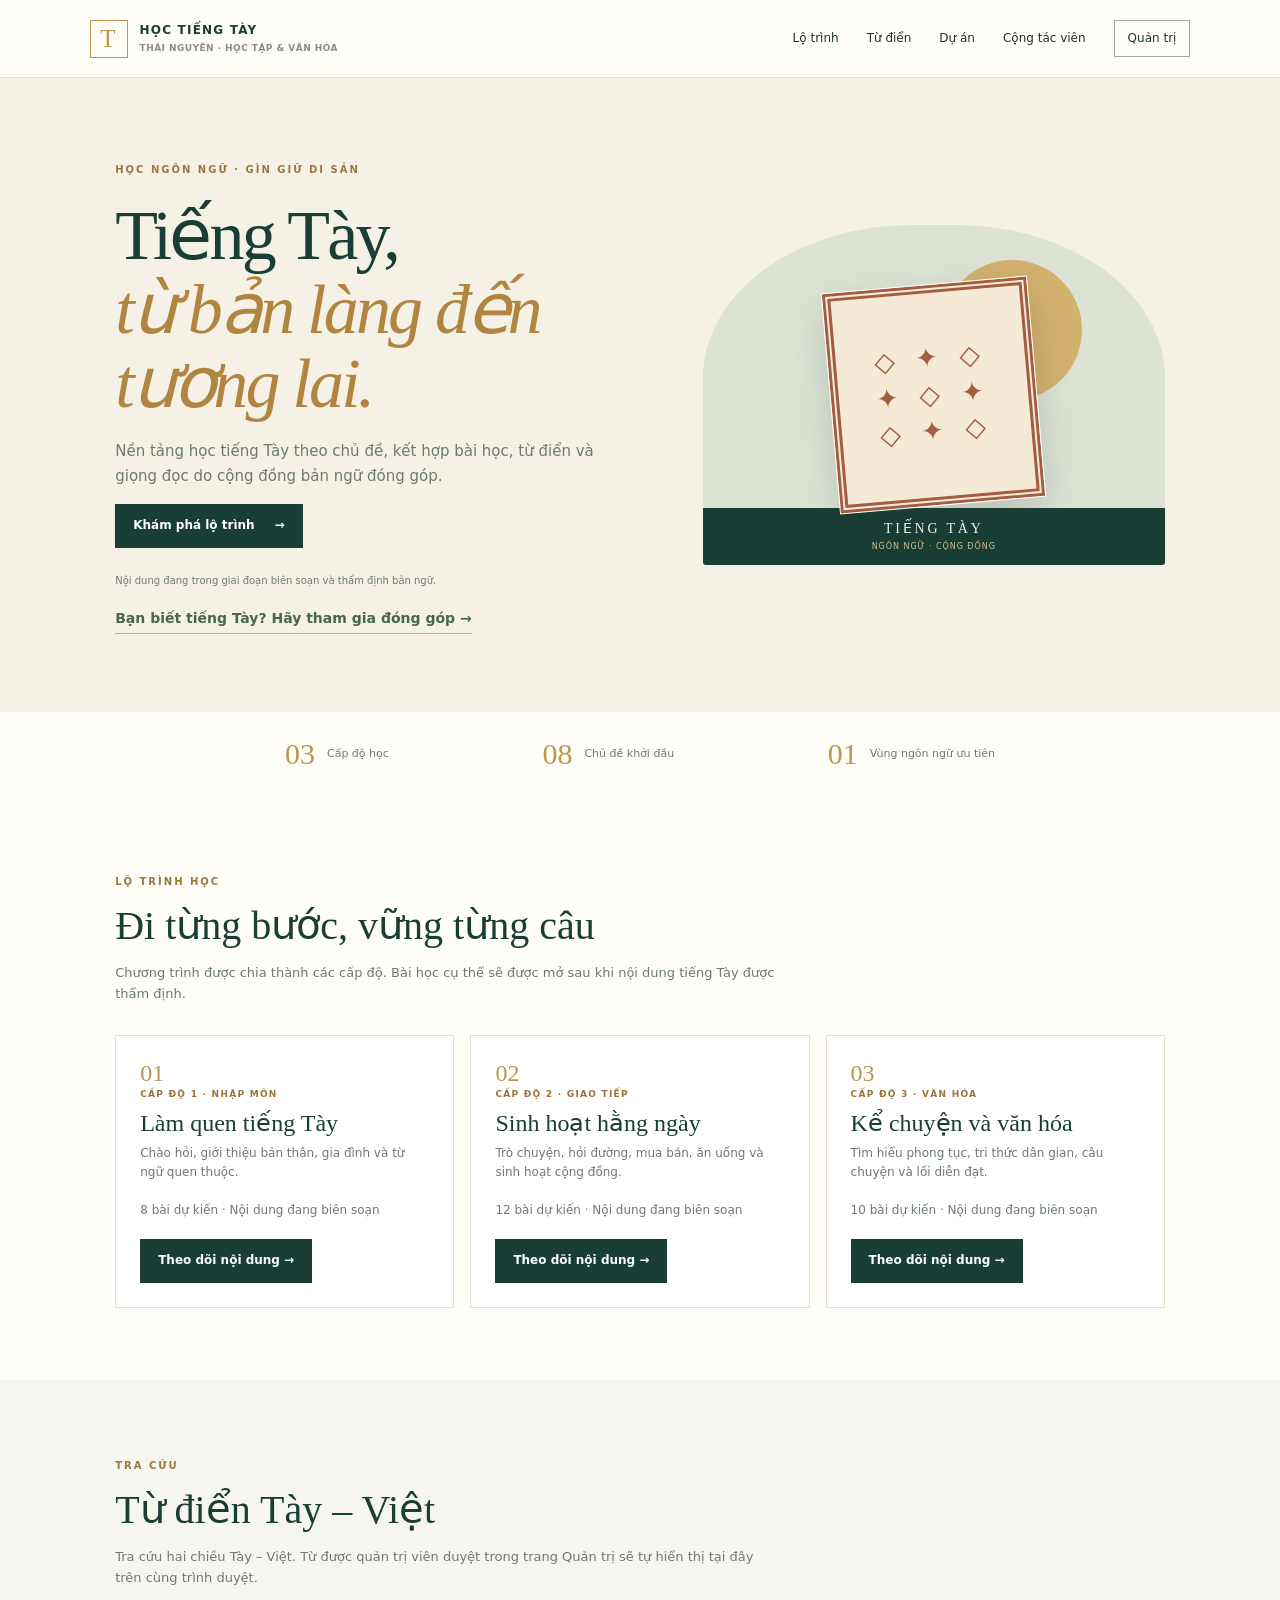
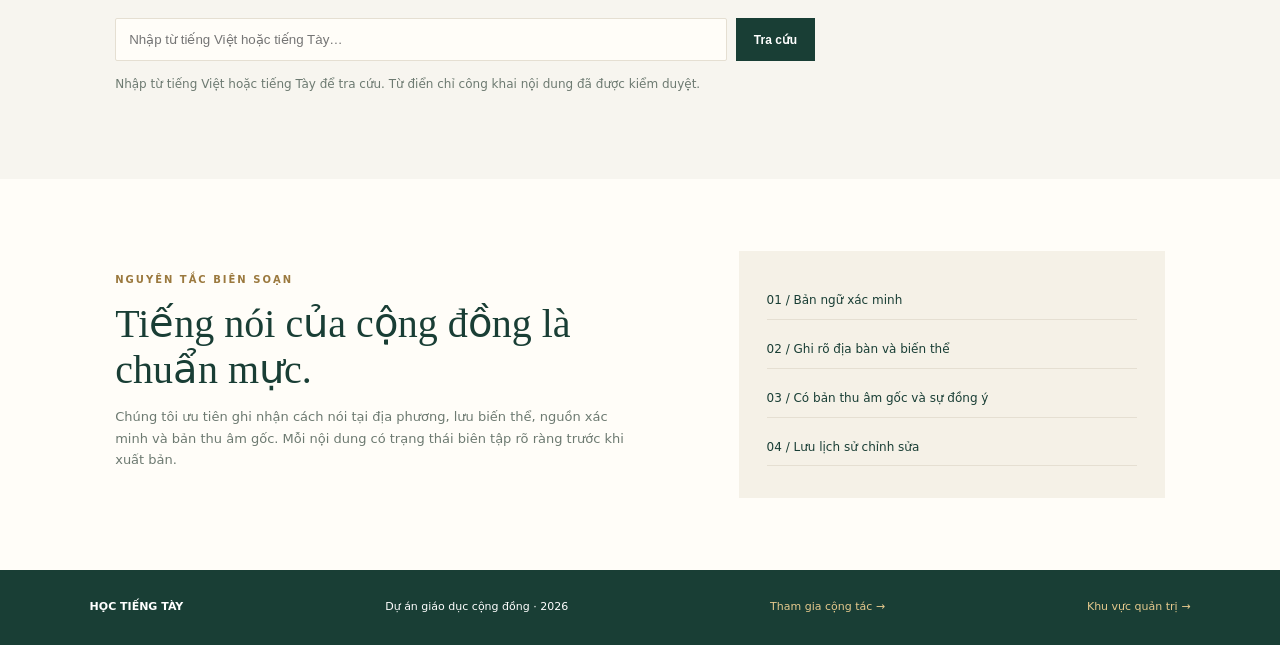
==== index.html @ babebb69 "Add files via upload" ====
<!doctype html>
<html lang="vi"><head>
<meta charset="utf-8"><meta name="viewport" content="width=device-width,initial-scale=1">
<title>Học tiếng Tày – Nền tảng học tập</title><link rel="stylesheet" href="styles.css">
</head><body>
<header class="top"><a class="logo" href="index.html"><span>T</span><b>HỌC TIẾNG TÀY<small>THÁI NGUYÊN · HỌC TẬP & VĂN HÓA</small></b></a><nav><a href="#courses">Lộ trình</a><a href="#dictionary">Từ điển</a><a href="#about">Dự án</a><a href="collaborator.html">Cộng tác viên</a><a class="navbtn" href="admin.html">Quản trị</a></nav></header>
<main>
<section class="hero"><div><label>HỌC NGÔN NGỮ · GÌN GIỮ DI SẢN</label><h1>Tiếng Tày,<br><i>từ bản làng đến tương lai.</i></h1><p>Nền tảng học tiếng Tày theo chủ đề, kết hợp bài học, từ điển và giọng đọc do cộng đồng bản ngữ đóng góp.</p><a class="button" href="#courses">Khám phá lộ trình <b>→</b></a><p class="note">Nội dung đang trong giai đoạn biên soạn và thẩm định bản ngữ.</p><a class="text-link" href="collaborator.html">Bạn biết tiếng Tày? Hãy tham gia đóng góp →</a></div><div class="art"><div class="disc"></div><div class="pattern">◇ ✦ ◇<br>✦ ◇ ✦<br>◇ ✦ ◇</div><div class="artlabel">TIẾNG TÀY<br><small>NGÔN NGỮ · CỘNG ĐỒNG</small></div></div></section>
<section class="wrap metrics"><div><b>03</b><span>Cấp độ học</span></div><div><b>08</b><span>Chủ đề khởi đầu</span></div><div><b>01</b><span>Vùng ngôn ngữ ưu tiên</span></div></section>
<section class="wrap" id="courses"><div class="heading"><label>LỘ TRÌNH HỌC</label><h2>Đi từng bước, vững từng câu</h2><p>Chương trình được chia thành các cấp độ. Bài học cụ thể sẽ được mở sau khi nội dung tiếng Tày được thẩm định.</p></div><div id="courseGrid" class="grid"></div></section>
<section class="dictionary" id="dictionary"><div class="wrap"><div class="heading"><label>TRA CỨU</label><h2>Từ điển Tày – Việt</h2><p>Tra cứu hai chiều Tày – Việt. Từ được quản trị viên duyệt trong trang Quản trị sẽ tự hiển thị tại đây trên cùng trình duyệt.</p></div><div class="search"><input id="q" type="search" placeholder="Nhập từ tiếng Việt hoặc tiếng Tày…" aria-label="Tìm trong từ điển"><button class="button" id="search" type="button">Tra cứu</button></div><div id="results" class="results"><p class="muted">Nhập từ tiếng Việt hoặc tiếng Tày để tra cứu.</p></div></div></section>
<section class="wrap about" id="about"><div><label>NGUYÊN TẮC BIÊN SOẠN</label><h2>Tiếng nói của cộng đồng là chuẩn mực.</h2><p>Chúng tôi ưu tiên ghi nhận cách nói tại địa phương, lưu biến thể, nguồn xác minh và bản thu âm gốc. Mỗi nội dung có trạng thái biên tập rõ ràng trước khi xuất bản.</p></div><div class="principles"><p>01 / Bản ngữ xác minh</p><p>02 / Ghi rõ địa bàn và biến thể</p><p>03 / Có bản thu âm gốc và sự đồng ý</p><p>04 / Lưu lịch sử chỉnh sửa</p></div></section>
</main><footer><b>HỌC TIẾNG TÀY</b><span>Dự án giáo dục cộng đồng · 2026</span><a href="collaborator.html">Tham gia cộng tác →</a><a href="admin.html">Khu vực quản trị →</a></footer>
<script src="config.js"></script><script src="app.js"></script></body></html>
---- styles.css ----
*{box-sizing:border-box} :root{--g:#193e35;--g2:#315d4d;--cream:#f5f1e7;--gold:#bd9653;--ink:#20332d;--muted:#6d7a71;--line:#e5dfd2}body{margin:0;color:var(--ink);font:15px/1.65 Inter,system-ui,sans-serif;background:#fffdf8}.top{height:78px;padding:0 7vw;display:flex;justify-content:space-between;align-items:center;border-bottom:1px solid var(--line);position:sticky;top:0;background:#fffdf8;z-index:3}.logo{display:flex;gap:12px;align-items:center;color:var(--g);text-decoration:none;font-size:12px;letter-spacing:.1em}.logo>span{border:1px solid var(--gold);width:38px;height:38px;display:grid;place-items:center;color:var(--gold);font:25px Georgia}.logo small{display:block;font-size:9px;color:#8b8d80;letter-spacing:.05em}nav{display:flex;gap:28px;align-items:center}nav a{font-size:12px;color:var(--ink);text-decoration:none}.navbtn{border:1px solid #9eae9f;padding:8px 13px}.hero{padding:78px 9vw;background:var(--cream);display:grid;grid-template-columns:1.05fr .95fr;gap:6vw;align-items:center;min-height:500px}.hero label,.heading label,.about label{font-size:10px;font-weight:800;letter-spacing:.2em;color:#9b793e}.hero h1{font:clamp(44px,5.5vw,70px)/1.06 Georgia;margin:18px 0;color:var(--g);letter-spacing:-.04em}.hero h1 i{font-weight:400;color:#b1843f}.hero p{max-width:510px;color:var(--muted)}.button{display:inline-flex;gap:20px;align-items:center;background:var(--g);color:white;padding:12px 18px;text-decoration:none;border:0;cursor:pointer;font-weight:650;font-size:12px}.button:hover{background:var(--g2)}.note{font-size:10px!important;margin-top:25px}.art{height:340px;background:#dce3d5;position:relative;display:grid;place-items:center;overflow:hidden;border-radius:45% 45% 3px 3px}.disc{position:absolute;width:140px;height:140px;border-radius:50%;background:#d3b16f;top:35px;right:18%}.pattern{z-index:1;background:#f4ead5;border:8px double #a45d43;outline:1px solid #fff;width:205px;height:220px;display:grid;place-content:center;text-align:center;color:#a45d43;font:27px/1.35 Georgia;letter-spacing:7px;transform:rotate(-5deg);box-shadow:0 15px 40px #243c3033}.artlabel{position:absolute;bottom:0;background:var(--g);color:#fff;width:100%;text-align:center;padding:12px;font:14px Georgia;letter-spacing:.2em}.artlabel small{font:8px system-ui;letter-spacing:.12em;color:#d7c18e}.wrap{padding:72px 9vw}.metrics{display:flex;justify-content:center;gap:12vw;padding:25px}.metrics div{display:flex;align-items:center;gap:12px}.metrics b{font:30px Georgia;color:var(--gold)}.metrics span{font-size:11px;color:var(--muted)}.heading{max-width:660px;margin-bottom:30px}.heading h2,.about h2{font:40px/1.15 Georgia;color:var(--g);margin:10px 0}.heading p,.about p{font-size:13px;color:var(--muted)}.grid{display:grid;grid-template-columns:repeat(3,1fr);gap:16px}.course{border:1px solid var(--line);padding:24px;background:white;display:flex;flex-direction:column;min-height:265px}.course .num{font:24px Georgia;color:var(--gold)}.course small{font-size:9px;letter-spacing:.14em;color:#98743b;font-weight:800}.course h3{font:24px Georgia;color:var(--g);margin:7px 0}.course p{font-size:12px;color:var(--muted);margin:0 0 18px}.course .button{margin-top:auto;align-self:flex-start}.dictionary{background:#f7f5ef}.search{display:flex;max-width:700px;gap:9px}.search input{flex:1;padding:13px;border:1px solid var(--line);font:13px inherit}.results{max-width:700px;margin-top:14px}.muted{font-size:12px;color:var(--muted)}.word{display:grid;grid-template-columns:1fr 1fr;background:#fff;border:1px solid var(--line);padding:14px;margin:6px 0;font-size:12px}.word small{display:block;color:var(--muted)}.about{display:grid;grid-template-columns:1.1fr .9fr;gap:8vw;align-items:center}.principles{background:var(--cream);padding:20px 28px}.principles p{border-bottom:1px solid var(--line);padding:8px 0;color:var(--g);font-size:12px}footer{padding:28px 7vw;background:var(--g);color:white;display:flex;justify-content:space-between;gap:20px;flex-wrap:wrap;font-size:11px}footer a{color:#e5c98d;text-decoration:none}@media(max-width:720px){.top{padding:0 5vw}nav{gap:10px}nav a:not(.navbtn){display:none}.hero{grid-template-columns:1fr;padding:55px 7vw}.art{height:260px}.wrap{padding:55px 7vw}.grid{grid-template-columns:1fr}.metrics{gap:20px;justify-content:space-around}.metrics div{display:block;text-align:center}.metrics b{display:block}.about{grid-template-columns:1fr}.heading h2,.about h2{font-size:33px}}.text-link{display:inline-block;margin-top:8px;color:#45684d;font-size:14px;font-weight:650;text-decoration:none;border-bottom:1px solid #a8b5a5;padding-bottom:3px}.text-link:hover{color:#9a763b}
/* Từ điển Tày – Việt */
.search input{min-width:0;border-radius:2px;background:#fffdf8}.search input:focus{outline:2px solid #bd9653;outline-offset:1px}.results{max-width:850px}.result-count{font-size:12px;color:var(--g);font-weight:700;margin:18px 0 8px}.word-card{display:grid;grid-template-columns:.8fr 1.2fr;gap:22px;background:#fff;border:1px solid var(--line);padding:20px 22px;margin:10px 0}.word-label{font-size:9px;letter-spacing:.15em;font-weight:800;color:#98743b}.word-card h3{font:24px Georgia;color:var(--g);margin:6px 0}.word-card small{font-size:11px;color:var(--muted)}.word-meaning p{font-size:12px;color:var(--ink);margin:12px 0}.dictionary-empty{border:1px dashed #c9c1b1;background:#fffdf8;padding:22px;margin-top:16px}.dictionary-empty>b{color:var(--g)}.dictionary-empty p{max-width:620px}.dictionary-empty .text-link{margin-top:0}@media(max-width:620px){.word-card{grid-template-columns:1fr;gap:12px}.search{flex-wrap:wrap}.search input{flex-basis:100%}.search .button{width:100%;justify-content:center}}
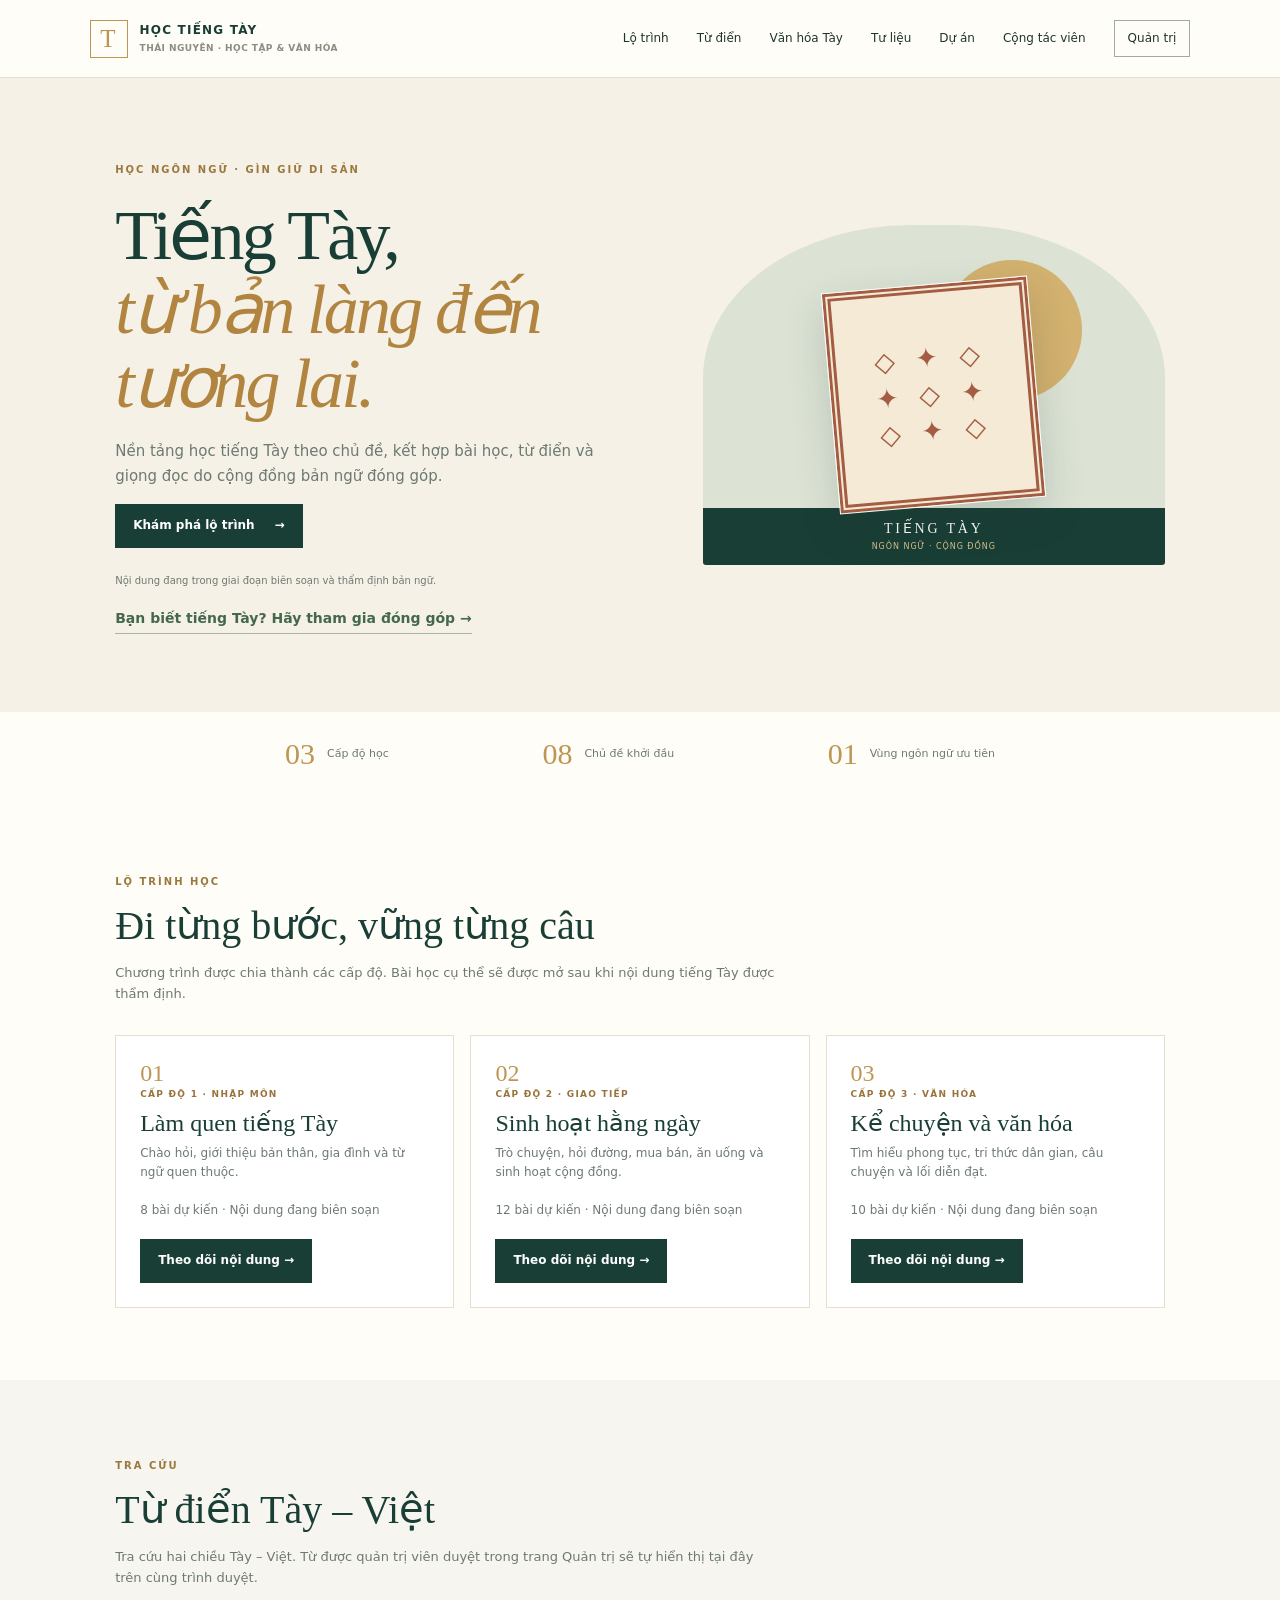
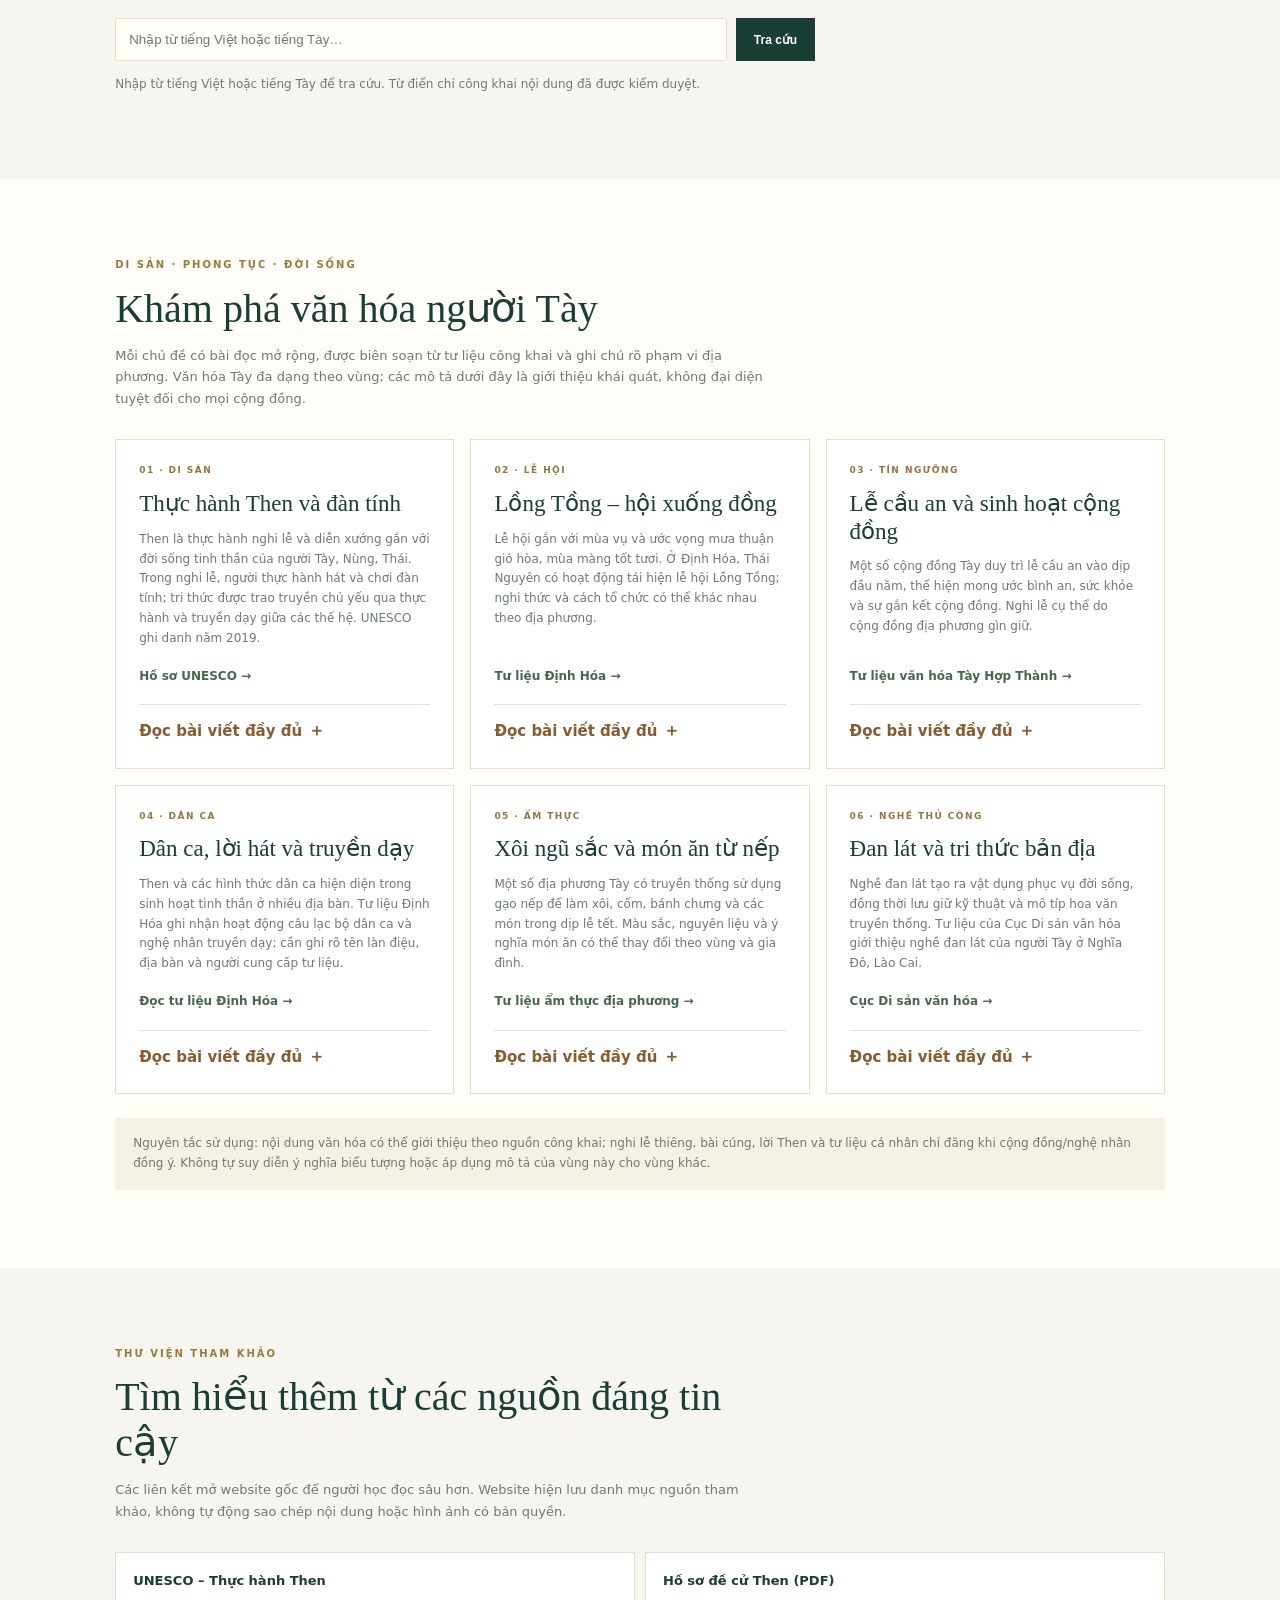
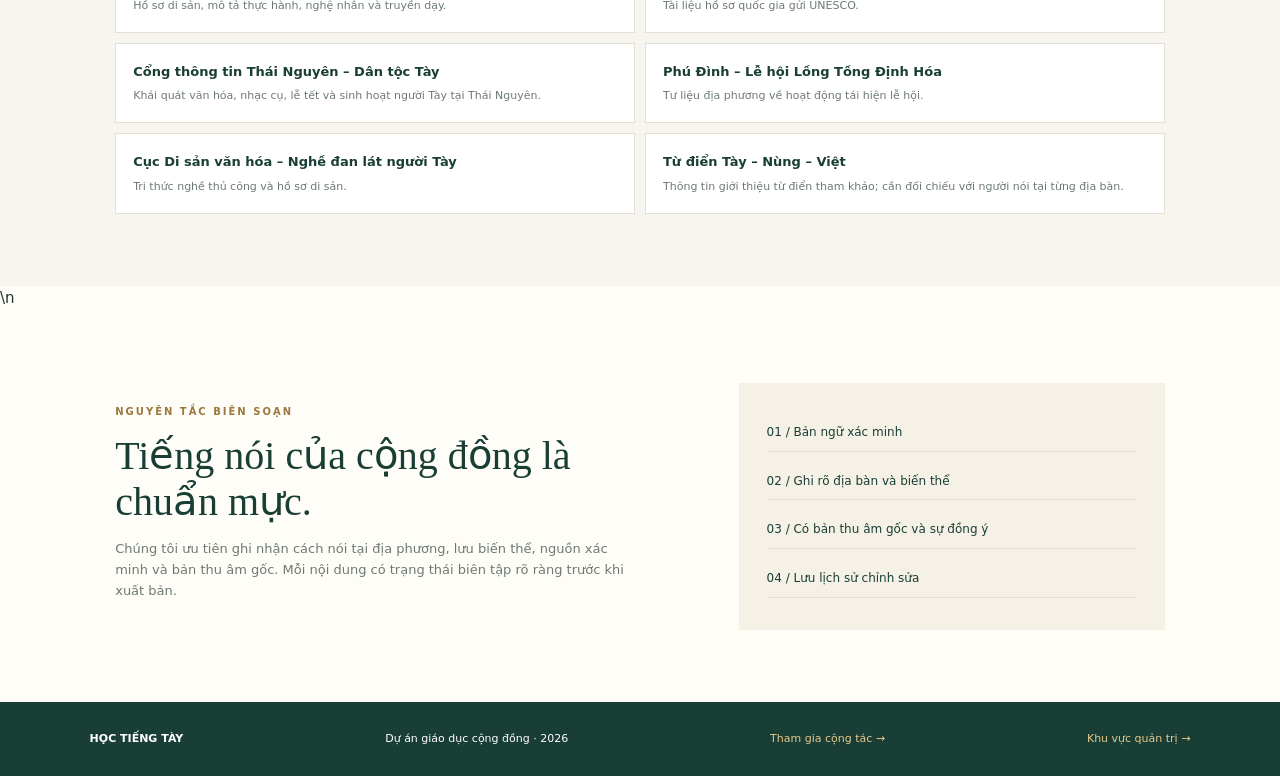
==== commit bcde7983: "Add files via upload" ====
--- a/index.html
+++ b/index.html
@@ -3,12 +3,36 @@
 <meta charset="utf-8"><meta name="viewport" content="width=device-width,initial-scale=1">
 <title>Học tiếng Tày – Nền tảng học tập</title><link rel="stylesheet" href="styles.css">
 </head><body>
-<header class="top"><a class="logo" href="index.html"><span>T</span><b>HỌC TIẾNG TÀY<small>THÁI NGUYÊN · HỌC TẬP & VĂN HÓA</small></b></a><nav><a href="#courses">Lộ trình</a><a href="#dictionary">Từ điển</a><a href="#about">Dự án</a><a href="collaborator.html">Cộng tác viên</a><a class="navbtn" href="admin.html">Quản trị</a></nav></header>
+<header class="top"><a class="logo" href="index.html"><span>T</span><b>HỌC TIẾNG TÀY<small>THÁI NGUYÊN · HỌC TẬP & VĂN HÓA</small></b></a><nav><a href="#courses">Lộ trình</a><a href="#dictionary">Từ điển</a><a href="#culture">Văn hóa Tày</a><a href="#resources">Tư liệu</a><a href="#about">Dự án</a><a href="collaborator.html">Cộng tác viên</a><a class="navbtn" href="admin.html">Quản trị</a></nav></header>
 <main>
 <section class="hero"><div><label>HỌC NGÔN NGỮ · GÌN GIỮ DI SẢN</label><h1>Tiếng Tày,<br><i>từ bản làng đến tương lai.</i></h1><p>Nền tảng học tiếng Tày theo chủ đề, kết hợp bài học, từ điển và giọng đọc do cộng đồng bản ngữ đóng góp.</p><a class="button" href="#courses">Khám phá lộ trình <b>→</b></a><p class="note">Nội dung đang trong giai đoạn biên soạn và thẩm định bản ngữ.</p><a class="text-link" href="collaborator.html">Bạn biết tiếng Tày? Hãy tham gia đóng góp →</a></div><div class="art"><div class="disc"></div><div class="pattern">◇ ✦ ◇<br>✦ ◇ ✦<br>◇ ✦ ◇</div><div class="artlabel">TIẾNG TÀY<br><small>NGÔN NGỮ · CỘNG ĐỒNG</small></div></div></section>
 <section class="wrap metrics"><div><b>03</b><span>Cấp độ học</span></div><div><b>08</b><span>Chủ đề khởi đầu</span></div><div><b>01</b><span>Vùng ngôn ngữ ưu tiên</span></div></section>
 <section class="wrap" id="courses"><div class="heading"><label>LỘ TRÌNH HỌC</label><h2>Đi từng bước, vững từng câu</h2><p>Chương trình được chia thành các cấp độ. Bài học cụ thể sẽ được mở sau khi nội dung tiếng Tày được thẩm định.</p></div><div id="courseGrid" class="grid"></div></section>
 <section class="dictionary" id="dictionary"><div class="wrap"><div class="heading"><label>TRA CỨU</label><h2>Từ điển Tày – Việt</h2><p>Tra cứu hai chiều Tày – Việt. Từ được quản trị viên duyệt trong trang Quản trị sẽ tự hiển thị tại đây trên cùng trình duyệt.</p></div><div class="search"><input id="q" type="search" placeholder="Nhập từ tiếng Việt hoặc tiếng Tày…" aria-label="Tìm trong từ điển"><button class="button" id="search" type="button">Tra cứu</button></div><div id="results" class="results"><p class="muted">Nhập từ tiếng Việt hoặc tiếng Tày để tra cứu.</p></div></div></section>
-<section class="wrap about" id="about"><div><label>NGUYÊN TẮC BIÊN SOẠN</label><h2>Tiếng nói của cộng đồng là chuẩn mực.</h2><p>Chúng tôi ưu tiên ghi nhận cách nói tại địa phương, lưu biến thể, nguồn xác minh và bản thu âm gốc. Mỗi nội dung có trạng thái biên tập rõ ràng trước khi xuất bản.</p></div><div class="principles"><p>01 / Bản ngữ xác minh</p><p>02 / Ghi rõ địa bàn và biến thể</p><p>03 / Có bản thu âm gốc và sự đồng ý</p><p>04 / Lưu lịch sử chỉnh sửa</p></div></section>
+
+<section class="culture wrap" id="culture">
+ <div class="heading"><label>DI SẢN · PHONG TỤC · ĐỜI SỐNG</label><h2>Khám phá văn hóa người Tày</h2>
+ <p>Mỗi chủ đề có bài đọc mở rộng, được biên soạn từ tư liệu công khai và ghi chú rõ phạm vi địa phương. Văn hóa Tày đa dạng theo vùng; các mô tả dưới đây là giới thiệu khái quát, không đại diện tuyệt đối cho mọi cộng đồng.</p></div>
+ <div class="culture-grid">
+  <article class="culture-card"><span>01 · DI SẢN</span><h3>Thực hành Then và đàn tính</h3><p>Then là thực hành nghi lễ và diễn xướng gắn với đời sống tinh thần của người Tày, Nùng, Thái. Trong nghi lễ, người thực hành hát và chơi đàn tính; tri thức được trao truyền chủ yếu qua thực hành và truyền dạy giữa các thế hệ. UNESCO ghi danh năm 2019.</p><a href="https://ich.unesco.org/en/RL/practices-of-then-by-ty-nng-and-thi-ethnic-groups-in-viet-nam-01379" target="_blank" rel="noopener">Hồ sơ UNESCO →</a><details class="culture-more"><summary>Đọc bài viết đầy đủ</summary><div class="article-body"><h4>Then là gì?</h4><p>Then là một thực hành văn hóa – tín ngưỡng quan trọng của người Tày, Nùng và Thái. Trong nghi lễ, ông Then hoặc bà Then dùng lời hát, đàn tính cùng các nhạc cụ và đồ lễ để thực hiện những lời cầu khấn. Nội dung thường gắn với mong ước bình an, sức khỏe, mùa màng thuận lợi và cuộc sống yên ổn.</p><h4>Đàn tính trong thực hành Then</h4><p>Đàn tính (còn gọi là tính tẩu) là nhạc cụ dây gắn bó mật thiết với nhiều làn điệu Then. Tiếng đàn tạo nhịp và nâng đỡ lời hát. Trong không gian nghi lễ, đàn tính không đơn thuần là nhạc cụ biểu diễn mà nằm trong tổng thể lời hát, nghi thức, trang phục, đồ lễ và sự tham gia của cộng đồng.</p><h4>Nét riêng ở Định Hóa</h4><p>Tư liệu về nghi lễ Then của người Tày ở Thái Nguyên ghi nhận những yếu tố địa phương như cách trang trí bàn lễ, đồ lễ và mũ Then. Đây là những chi tiết cần được đối chiếu với nghệ nhân tại từng xã, bản; không nên mặc định mọi nhóm Tày đều thực hành giống nhau.</p><h4>Giá trị và cách gìn giữ</h4><p>Thực hành Then được UNESCO ghi danh vào Danh sách Di sản văn hóa phi vật thể đại diện của nhân loại năm 2019. Việc gìn giữ cần tôn trọng cả Then nghi lễ và các hình thức Then văn nghệ, đồng thời để nghệ nhân và cộng đồng quyết định nội dung nào có thể ghi âm, ghi hình và phổ biến.</p></div></details></article>
+  <article class="culture-card"><span>02 · LỄ HỘI</span><h3>Lồng Tồng – hội xuống đồng</h3><p>Lễ hội gắn với mùa vụ và ước vọng mưa thuận gió hòa, mùa màng tốt tươi. Ở Định Hóa, Thái Nguyên có hoạt động tái hiện lễ hội Lồng Tồng; nghi thức và cách tổ chức có thể khác nhau theo địa phương.</p><a href="https://phudinh.thainguyen.gov.vn/tin-moi/trinh-dien-tai-hien-le-hoi-long-tong-cua-nguoi-tay-dinh-hoa-tai-xom-tin-keo-xa-phu-dinh-huyen-dinh--35479" target="_blank" rel="noopener">Tư liệu Định Hóa →</a><details class="culture-more"><summary>Đọc bài viết đầy đủ</summary><div class="article-body"><h4>Lồng Tồng nghĩa là gì?</h4><p>Lồng Tồng thường được gọi là hội xuống đồng. Đây là sinh hoạt tín ngưỡng nông nghiệp gắn với thời điểm bắt đầu một vụ sản xuất mới. Người dân gửi gắm ước vọng mưa thuận gió hòa, cây trồng phát triển, gia đình khỏe mạnh và bản làng yên vui.</p><h4>Thời gian và không gian ở Định Hóa</h4><p>Lễ hội truyền thống thường diễn ra vào tháng Giêng âm lịch; lịch tổ chức cụ thể tùy địa phương và từng năm. Tư liệu về Lồng Tồng của người Tày Định Hóa ghi địa điểm tổ chức tại khu vực Đèo De, xã Phú Đình; có năm lễ hội được tổ chức trong các ngày mùng 9–10 tháng Giêng. Không nên coi lịch của một năm là lịch cố định cho mọi năm.</p><h4>Phần lễ và phần hội</h4><p>Phần lễ có các nghi thức dâng hương, cầu mùa, cầu phúc hoặc cầu an tùy cộng đồng tham gia. Phần hội có thể có tung còn, kéo co, đẩy gậy, bắn nỏ, đi cầu thăng bằng và các hoạt động văn nghệ dân gian. Một số hoạt động được phục dựng hoặc tổ chức theo chương trình lễ hội từng năm.</p><h4>Ý nghĩa đối với cộng đồng</h4><p>Lồng Tồng vừa thể hiện quan niệm gắn bó với đất đai, thời tiết và mùa vụ, vừa là dịp gặp gỡ, giao lưu, củng cố tình làng bản. Khi giới thiệu lễ hội, cần ghi rõ địa điểm, thời điểm và nguồn tư liệu vì nghi thức ở các bản có thể khác nhau.</p></div></details></article>
+  <article class="culture-card"><span>03 · TÍN NGƯỠNG</span><h3>Lễ cầu an và sinh hoạt cộng đồng</h3><p>Một số cộng đồng Tày duy trì lễ cầu an vào dịp đầu năm, thể hiện mong ước bình an, sức khỏe và sự gắn kết cộng đồng. Nghi lễ cụ thể do cộng đồng địa phương gìn giữ.</p><a href="https://hopthanh.thainguyen.gov.vn/di-tich-lich-su-va-du-lich/hop-thanh-noi-hoi-tu-van-hoa-tay-truyen-thong-81237" target="_blank" rel="noopener">Tư liệu văn hóa Tày Hợp Thành →</a><details class="culture-more"><summary>Đọc bài viết đầy đủ</summary><div class="article-body"><h4>Mong ước bình an</h4><p>Lễ cầu an là tên gọi chung cho những nghi thức hướng tới mong ước sức khỏe, bình yên và thuận hòa. Trong đời sống người Tày, những mong ước ấy có thể được gửi gắm trong các dịp đầu năm, khi gia đình gặp việc hệ trọng hoặc trong những nghi lễ do người có hiểu biết về phong tục thực hiện.</p><h4>Không có một khuôn mẫu duy nhất</h4><p>Nội dung, thời điểm, người chủ trì, lễ vật và lời khấn không giống nhau ở mọi nơi. Một số nghi lễ có liên hệ với thực hành Then; cũng có những sinh hoạt tín ngưỡng gia đình và cộng đồng mang tên gọi, cách làm riêng. Vì vậy, bài viết này chỉ giới thiệu khái quát, không thay thế hướng dẫn nghi lễ của địa phương.</p><h4>Ứng xử khi tìm hiểu</h4><p>Người học nên hỏi người cao tuổi, nghệ nhân hoặc người được cộng đồng tin cậy về tên gọi và ý nghĩa tại chính bản mình. Không tự ý đăng lời khấn, hình ảnh bàn thờ, đồ lễ hoặc quay phim nghi thức riêng tư nếu chưa được gia đình và người thực hành đồng ý.</p></div></details></article>
+  <article class="culture-card"><span>04 · DÂN CA</span><h3>Dân ca, lời hát và truyền dạy</h3><p>Then và các hình thức dân ca hiện diện trong sinh hoạt tinh thần ở nhiều địa bàn. Tư liệu Định Hóa ghi nhận hoạt động câu lạc bộ dân ca và nghệ nhân truyền dạy; cần ghi rõ tên làn điệu, địa bàn và người cung cấp tư liệu.</p><a href="https://hoinhabao.thainguyen.gov.vn/vi/news/bao-chi-voi-chuyen-doi-so/tieng-xuan-o-thu-do-gio-ngan-78.html" target="_blank" rel="noopener">Đọc tư liệu Định Hóa →</a><details class="culture-more"><summary>Đọc bài viết đầy đủ</summary><div class="article-body"><h4>Lời ca trong đời sống</h4><p>Dân ca là một phần của đời sống tinh thần, giúp con người bày tỏ tình cảm, chia sẻ kinh nghiệm và gắn kết cộng đồng. Ở các địa bàn Tày, những hình thức hát giao duyên, hát trong sinh hoạt cộng đồng và các làn điệu gắn với Then có thể cùng tồn tại; tên gọi và cách hát cần được ghi nhận theo từng vùng.</p><h4>Học hát và truyền dạy</h4><p>Tri thức dân ca thường được tiếp nhận bằng nghe, nhớ lời, luyện giọng và thực hành cùng người biết hát. Người học có thể bắt đầu bằng việc ghi lại tên làn điệu, hoàn cảnh sử dụng, người truyền dạy và bản thu âm được cho phép. Với tiếng Tày, cần lưu cả lời nguyên bản, cách phát âm và bản dịch tiếng Việt.</p><h4>Ghi chép có trách nhiệm</h4><p>Một câu hát có thể có dị bản theo bản làng, thế hệ hoặc người hát. Không nên tự sửa lời cho “đúng” khi chưa hỏi người cung cấp tư liệu. Khi đăng tải, hãy ghi tên nghệ nhân nếu họ đồng ý, địa điểm, thời gian ghi âm và điều kiện sử dụng bản thu.</p></div></details></article>
+  <article class="culture-card"><span>05 · ẨM THỰC</span><h3>Xôi ngũ sắc và món ăn từ nếp</h3><p>Một số địa phương Tày có truyền thống sử dụng gạo nếp để làm xôi, cốm, bánh chưng và các món trong dịp lễ tết. Màu sắc, nguyên liệu và ý nghĩa món ăn có thể thay đổi theo vùng và gia đình.</p><a href="https://hopthanh.thainguyen.gov.vn/di-tich-lich-su-va-du-lich/hop-thanh-noi-hoi-tu-van-hoa-tay-truyen-thong-81237" target="_blank" rel="noopener">Tư liệu ẩm thực địa phương →</a><details class="culture-more"><summary>Đọc bài viết đầy đủ</summary><div class="article-body"><h4>Gạo nếp trong bữa ăn và ngày lễ</h4><p>Gạo nếp có mặt trong nhiều món ăn của cư dân miền núi phía Bắc, trong đó có các cộng đồng Tày. Xôi, bánh và những món chế biến từ nếp thường xuất hiện trong bữa ăn gia đình, dịp lễ tết hoặc khi đón khách. Cách chế biến và tên món có thể khác nhau giữa các xã, bản.</p><h4>Xôi ngũ sắc</h4><p>Xôi nhiều màu là món ăn được biết đến ở một số địa phương miền núi. Màu xôi thường được tạo từ nguyên liệu thực vật; cách chọn lá, củ, cách ngâm gạo và phối màu là tri thức bếp núc được truyền trong gia đình. Không nên khẳng định một công thức hay một ý nghĩa màu sắc duy nhất cho tất cả người Tày nếu chưa có tư liệu địa phương xác nhận.</p><h4>Ẩm thực là ký ức cộng đồng</h4><p>Để xây dựng tư liệu đáng tin cậy, website nên ghi công thức do chính người nấu cung cấp, định lượng theo cách họ sử dụng, tên nguyên liệu tiếng Tày (nếu được xác minh), ảnh món ăn do người đóng góp cho phép và dịp thường dùng. Có thể bổ sung câu chuyện về người truyền nghề nấu ăn trong gia đình.</p></div></details></article>
+  <article class="culture-card"><span>06 · NGHỀ THỦ CÔNG</span><h3>Đan lát và tri thức bản địa</h3><p>Nghề đan lát tạo ra vật dụng phục vụ đời sống, đồng thời lưu giữ kỹ thuật và mô típ hoa văn truyền thống. Tư liệu của Cục Di sản văn hóa giới thiệu nghề đan lát của người Tày ở Nghĩa Đô, Lào Cai.</p><a href="https://dsvh.gov.vn/nghe-dan-lat-cua-nguoi-tay-tinh-lao-cai-22356" target="_blank" rel="noopener">Cục Di sản văn hóa →</a><details class="culture-more"><summary>Đọc bài viết đầy đủ</summary><div class="article-body"><h4>Đan lát phục vụ đời sống</h4><p>Đan lát là kỹ thuật tạo vật dụng từ tre, nứa, giang, mây hoặc các vật liệu sẵn có. Sản phẩm có thể phục vụ việc đựng, gùi, chứa nông sản, đánh bắt hoặc sinh hoạt trong nhà. Kiểu dáng và tên gọi thường gắn với công dụng và môi trường sống.</p><h4>Tri thức và kỹ năng</h4><p>Người làm nghề phải biết chọn cây, chọn thời điểm khai thác, chẻ nan, vót nan, xử lý vật liệu và tạo khung đan. Độ dày, độ rộng của nan và cách đan quyết định độ bền, độ thoáng cũng như hình dáng sản phẩm. Những kỹ năng này thường được học qua quan sát và làm cùng người có kinh nghiệm.</p><h4>Ghi nhận đúng địa bàn</h4><p>Tư liệu về nghề đan lát người Tày ở Nghĩa Đô, Lào Cai là một ví dụ tham khảo, không thể tự động xem là mô tả nghề ở Định Hóa. Website cần bổ sung phỏng vấn thợ đan tại địa phương, tên sản phẩm bằng tiếng Tày đã được người nói xác minh, ảnh các công đoạn và sự đồng ý của người cung cấp tư liệu.</p></div></details></article>
+ </div>
+ <p class="culture-note">Nguyên tắc sử dụng: nội dung văn hóa có thể giới thiệu theo nguồn công khai; nghi lễ thiêng, bài cúng, lời Then và tư liệu cá nhân chỉ đăng khi cộng đồng/nghệ nhân đồng ý. Không tự suy diễn ý nghĩa biểu tượng hoặc áp dụng mô tả của vùng này cho vùng khác.</p>
+</section>
+<section class="resources" id="resources"><div class="wrap"><div class="heading"><label>THƯ VIỆN THAM KHẢO</label><h2>Tìm hiểu thêm từ các nguồn đáng tin cậy</h2><p>Các liên kết mở website gốc để người học đọc sâu hơn. Website hiện lưu danh mục nguồn tham khảo, không tự động sao chép nội dung hoặc hình ảnh có bản quyền.</p></div>
+ <div class="resource-list">
+  <a href="https://ich.unesco.org/en/RL/practices-of-then-by-ty-nng-and-thi-ethnic-groups-in-viet-nam-01379" target="_blank" rel="noopener"><b>UNESCO – Thực hành Then</b><span>Hồ sơ di sản, mô tả thực hành, nghệ nhân và truyền dạy.</span></a>
+  <a href="https://ich.unesco.org/doc/src/38617.pdf" target="_blank" rel="noopener"><b>Hồ sơ đề cử Then (PDF)</b><span>Tài liệu hồ sơ quốc gia gửi UNESCO.</span></a>
+  <a href="https://sodantoctongiao.thainguyen.gov.vn/cac-dan-toc-tinh-thai-nguyen/dan-toc-tay-176364" target="_blank" rel="noopener"><b>Cổng thông tin Thái Nguyên – Dân tộc Tày</b><span>Khái quát văn hóa, nhạc cụ, lễ tết và sinh hoạt người Tày tại Thái Nguyên.</span></a>
+  <a href="https://phudinh.thainguyen.gov.vn/tin-moi/trinh-dien-tai-hien-le-hoi-long-tong-cua-nguoi-tay-dinh-hoa-tai-xom-tin-keo-xa-phu-dinh-huyen-dinh--35479" target="_blank" rel="noopener"><b>Phú Đình – Lễ hội Lồng Tồng Định Hóa</b><span>Tư liệu địa phương về hoạt động tái hiện lễ hội.</span></a>
+  <a href="https://dsvh.gov.vn/nghe-dan-lat-cua-nguoi-tay-tinh-lao-cai-22356" target="_blank" rel="noopener"><b>Cục Di sản văn hóa – Nghề đan lát người Tày</b><span>Tri thức nghề thủ công và hồ sơ di sản.</span></a>
+  <a href="https://giaotrinh.edu.vn/detail/tu-dien-tay-viet" target="_blank" rel="noopener"><b>Từ điển Tày – Nùng – Việt</b><span>Thông tin giới thiệu từ điển tham khảo; cần đối chiếu với người nói tại từng địa bàn.</span></a>
+ </div>
+</div></section>
+\n<section class="wrap about" id="about"><div><label>NGUYÊN TẮC BIÊN SOẠN</label><h2>Tiếng nói của cộng đồng là chuẩn mực.</h2><p>Chúng tôi ưu tiên ghi nhận cách nói tại địa phương, lưu biến thể, nguồn xác minh và bản thu âm gốc. Mỗi nội dung có trạng thái biên tập rõ ràng trước khi xuất bản.</p></div><div class="principles"><p>01 / Bản ngữ xác minh</p><p>02 / Ghi rõ địa bàn và biến thể</p><p>03 / Có bản thu âm gốc và sự đồng ý</p><p>04 / Lưu lịch sử chỉnh sửa</p></div></section>
 </main><footer><b>HỌC TIẾNG TÀY</b><span>Dự án giáo dục cộng đồng · 2026</span><a href="collaborator.html">Tham gia cộng tác →</a><a href="admin.html">Khu vực quản trị →</a></footer>
 <script src="config.js"></script><script src="app.js"></script></body></html>
--- a/styles.css
+++ b/styles.css
@@ -1,3 +1,31 @@
 *{box-sizing:border-box} :root{--g:#193e35;--g2:#315d4d;--cream:#f5f1e7;--gold:#bd9653;--ink:#20332d;--muted:#6d7a71;--line:#e5dfd2}body{margin:0;color:var(--ink);font:15px/1.65 Inter,system-ui,sans-serif;background:#fffdf8}.top{height:78px;padding:0 7vw;display:flex;justify-content:space-between;align-items:center;border-bottom:1px solid var(--line);position:sticky;top:0;background:#fffdf8;z-index:3}.logo{display:flex;gap:12px;align-items:center;color:var(--g);text-decoration:none;font-size:12px;letter-spacing:.1em}.logo>span{border:1px solid var(--gold);width:38px;height:38px;display:grid;place-items:center;color:var(--gold);font:25px Georgia}.logo small{display:block;font-size:9px;color:#8b8d80;letter-spacing:.05em}nav{display:flex;gap:28px;align-items:center}nav a{font-size:12px;color:var(--ink);text-decoration:none}.navbtn{border:1px solid #9eae9f;padding:8px 13px}.hero{padding:78px 9vw;background:var(--cream);display:grid;grid-template-columns:1.05fr .95fr;gap:6vw;align-items:center;min-height:500px}.hero label,.heading label,.about label{font-size:10px;font-weight:800;letter-spacing:.2em;color:#9b793e}.hero h1{font:clamp(44px,5.5vw,70px)/1.06 Georgia;margin:18px 0;color:var(--g);letter-spacing:-.04em}.hero h1 i{font-weight:400;color:#b1843f}.hero p{max-width:510px;color:var(--muted)}.button{display:inline-flex;gap:20px;align-items:center;background:var(--g);color:white;padding:12px 18px;text-decoration:none;border:0;cursor:pointer;font-weight:650;font-size:12px}.button:hover{background:var(--g2)}.note{font-size:10px!important;margin-top:25px}.art{height:340px;background:#dce3d5;position:relative;display:grid;place-items:center;overflow:hidden;border-radius:45% 45% 3px 3px}.disc{position:absolute;width:140px;height:140px;border-radius:50%;background:#d3b16f;top:35px;right:18%}.pattern{z-index:1;background:#f4ead5;border:8px double #a45d43;outline:1px solid #fff;width:205px;height:220px;display:grid;place-content:center;text-align:center;color:#a45d43;font:27px/1.35 Georgia;letter-spacing:7px;transform:rotate(-5deg);box-shadow:0 15px 40px #243c3033}.artlabel{position:absolute;bottom:0;background:var(--g);color:#fff;width:100%;text-align:center;padding:12px;font:14px Georgia;letter-spacing:.2em}.artlabel small{font:8px system-ui;letter-spacing:.12em;color:#d7c18e}.wrap{padding:72px 9vw}.metrics{display:flex;justify-content:center;gap:12vw;padding:25px}.metrics div{display:flex;align-items:center;gap:12px}.metrics b{font:30px Georgia;color:var(--gold)}.metrics span{font-size:11px;color:var(--muted)}.heading{max-width:660px;margin-bottom:30px}.heading h2,.about h2{font:40px/1.15 Georgia;color:var(--g);margin:10px 0}.heading p,.about p{font-size:13px;color:var(--muted)}.grid{display:grid;grid-template-columns:repeat(3,1fr);gap:16px}.course{border:1px solid var(--line);padding:24px;background:white;display:flex;flex-direction:column;min-height:265px}.course .num{font:24px Georgia;color:var(--gold)}.course small{font-size:9px;letter-spacing:.14em;color:#98743b;font-weight:800}.course h3{font:24px Georgia;color:var(--g);margin:7px 0}.course p{font-size:12px;color:var(--muted);margin:0 0 18px}.course .button{margin-top:auto;align-self:flex-start}.dictionary{background:#f7f5ef}.search{display:flex;max-width:700px;gap:9px}.search input{flex:1;padding:13px;border:1px solid var(--line);font:13px inherit}.results{max-width:700px;margin-top:14px}.muted{font-size:12px;color:var(--muted)}.word{display:grid;grid-template-columns:1fr 1fr;background:#fff;border:1px solid var(--line);padding:14px;margin:6px 0;font-size:12px}.word small{display:block;color:var(--muted)}.about{display:grid;grid-template-columns:1.1fr .9fr;gap:8vw;align-items:center}.principles{background:var(--cream);padding:20px 28px}.principles p{border-bottom:1px solid var(--line);padding:8px 0;color:var(--g);font-size:12px}footer{padding:28px 7vw;background:var(--g);color:white;display:flex;justify-content:space-between;gap:20px;flex-wrap:wrap;font-size:11px}footer a{color:#e5c98d;text-decoration:none}@media(max-width:720px){.top{padding:0 5vw}nav{gap:10px}nav a:not(.navbtn){display:none}.hero{grid-template-columns:1fr;padding:55px 7vw}.art{height:260px}.wrap{padding:55px 7vw}.grid{grid-template-columns:1fr}.metrics{gap:20px;justify-content:space-around}.metrics div{display:block;text-align:center}.metrics b{display:block}.about{grid-template-columns:1fr}.heading h2,.about h2{font-size:33px}}.text-link{display:inline-block;margin-top:8px;color:#45684d;font-size:14px;font-weight:650;text-decoration:none;border-bottom:1px solid #a8b5a5;padding-bottom:3px}.text-link:hover{color:#9a763b}
 /* Từ điển Tày – Việt */
 .search input{min-width:0;border-radius:2px;background:#fffdf8}.search input:focus{outline:2px solid #bd9653;outline-offset:1px}.results{max-width:850px}.result-count{font-size:12px;color:var(--g);font-weight:700;margin:18px 0 8px}.word-card{display:grid;grid-template-columns:.8fr 1.2fr;gap:22px;background:#fff;border:1px solid var(--line);padding:20px 22px;margin:10px 0}.word-label{font-size:9px;letter-spacing:.15em;font-weight:800;color:#98743b}.word-card h3{font:24px Georgia;color:var(--g);margin:6px 0}.word-card small{font-size:11px;color:var(--muted)}.word-meaning p{font-size:12px;color:var(--ink);margin:12px 0}.dictionary-empty{border:1px dashed #c9c1b1;background:#fffdf8;padding:22px;margin-top:16px}.dictionary-empty>b{color:var(--g)}.dictionary-empty p{max-width:620px}.dictionary-empty .text-link{margin-top:0}@media(max-width:620px){.word-card{grid-template-columns:1fr;gap:12px}.search{flex-wrap:wrap}.search input{flex-basis:100%}.search .button{width:100%;justify-content:center}}
+
+/* Thu vien van hoa va tu lieu */
+.culture{padding-top:72px;padding-bottom:78px}
+.culture-grid{display:grid;grid-template-columns:repeat(3,minmax(0,1fr));gap:16px}
+.culture-card{background:#fff;border:1px solid var(--line);padding:23px;min-height:255px;display:flex;flex-direction:column}
+.culture-card>span{font-size:9px;letter-spacing:.16em;color:#98743b;font-weight:800}
+.culture-card h3{font:23px/1.2 Georgia;color:var(--g);margin:12px 0}
+.culture-card p{font-size:12px;color:var(--muted);margin:0 0 18px}
+.culture-card a,.resource-list a{color:#45684d;text-decoration:none;font-size:12px;font-weight:700}
+.culture-card a{margin-top:auto}
+.culture-note{margin:24px 0 0;padding:16px 18px;background:var(--cream);font-size:12px;color:var(--muted)}
+.resources{background:#f7f5ef}
+.resource-list{display:grid;grid-template-columns:repeat(2,minmax(0,1fr));gap:10px}
+.resource-list a{display:flex;flex-direction:column;gap:5px;background:#fff;border:1px solid var(--line);padding:17px}
+.resource-list a b{color:var(--g);font-size:13px}
+.resource-list a span{font-weight:400;color:var(--muted);font-size:11px}
+@media(max-width:850px){.culture-grid{grid-template-columns:repeat(2,minmax(0,1fr))}}
+@media(max-width:620px){.culture-grid,.resource-list{grid-template-columns:1fr}}
+
+/* V6: expanded cultural articles */
+.culture-more{margin-top:18px;border-top:1px solid #e7e1d5;padding-top:12px}
+.culture-more summary{cursor:pointer;color:#8a5b2c;font-weight:700;list-style:none}
+.culture-more summary::-webkit-details-marker{display:none}
+.culture-more summary:after{content:' ＋';font-size:1.1em}
+.culture-more[open] summary:after{content:' −'}
+.article-body{padding:12px 0 2px;color:#4f514b;line-height:1.75}
+.article-body h4{font-family:inherit;font-size:1rem;color:#303b31;margin:16px 0 6px}
+.article-body p{margin:0 0 12px}
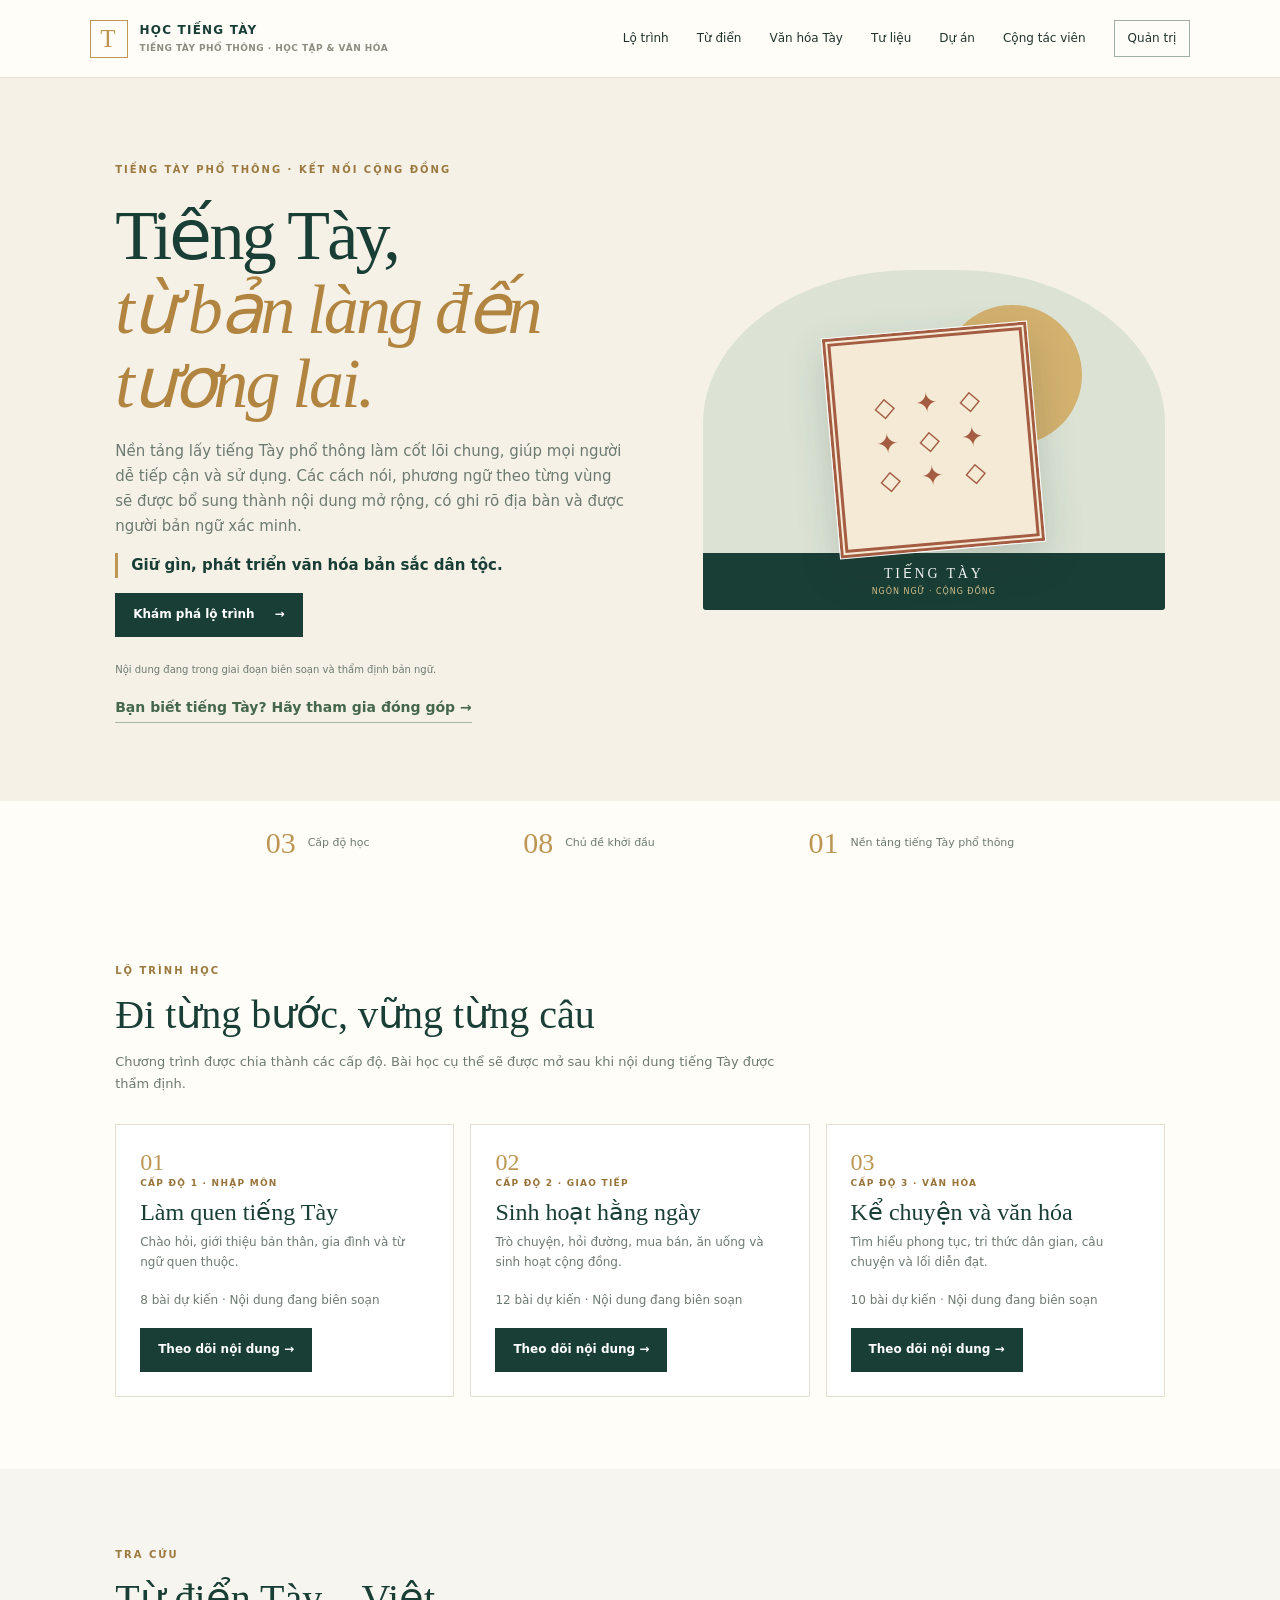
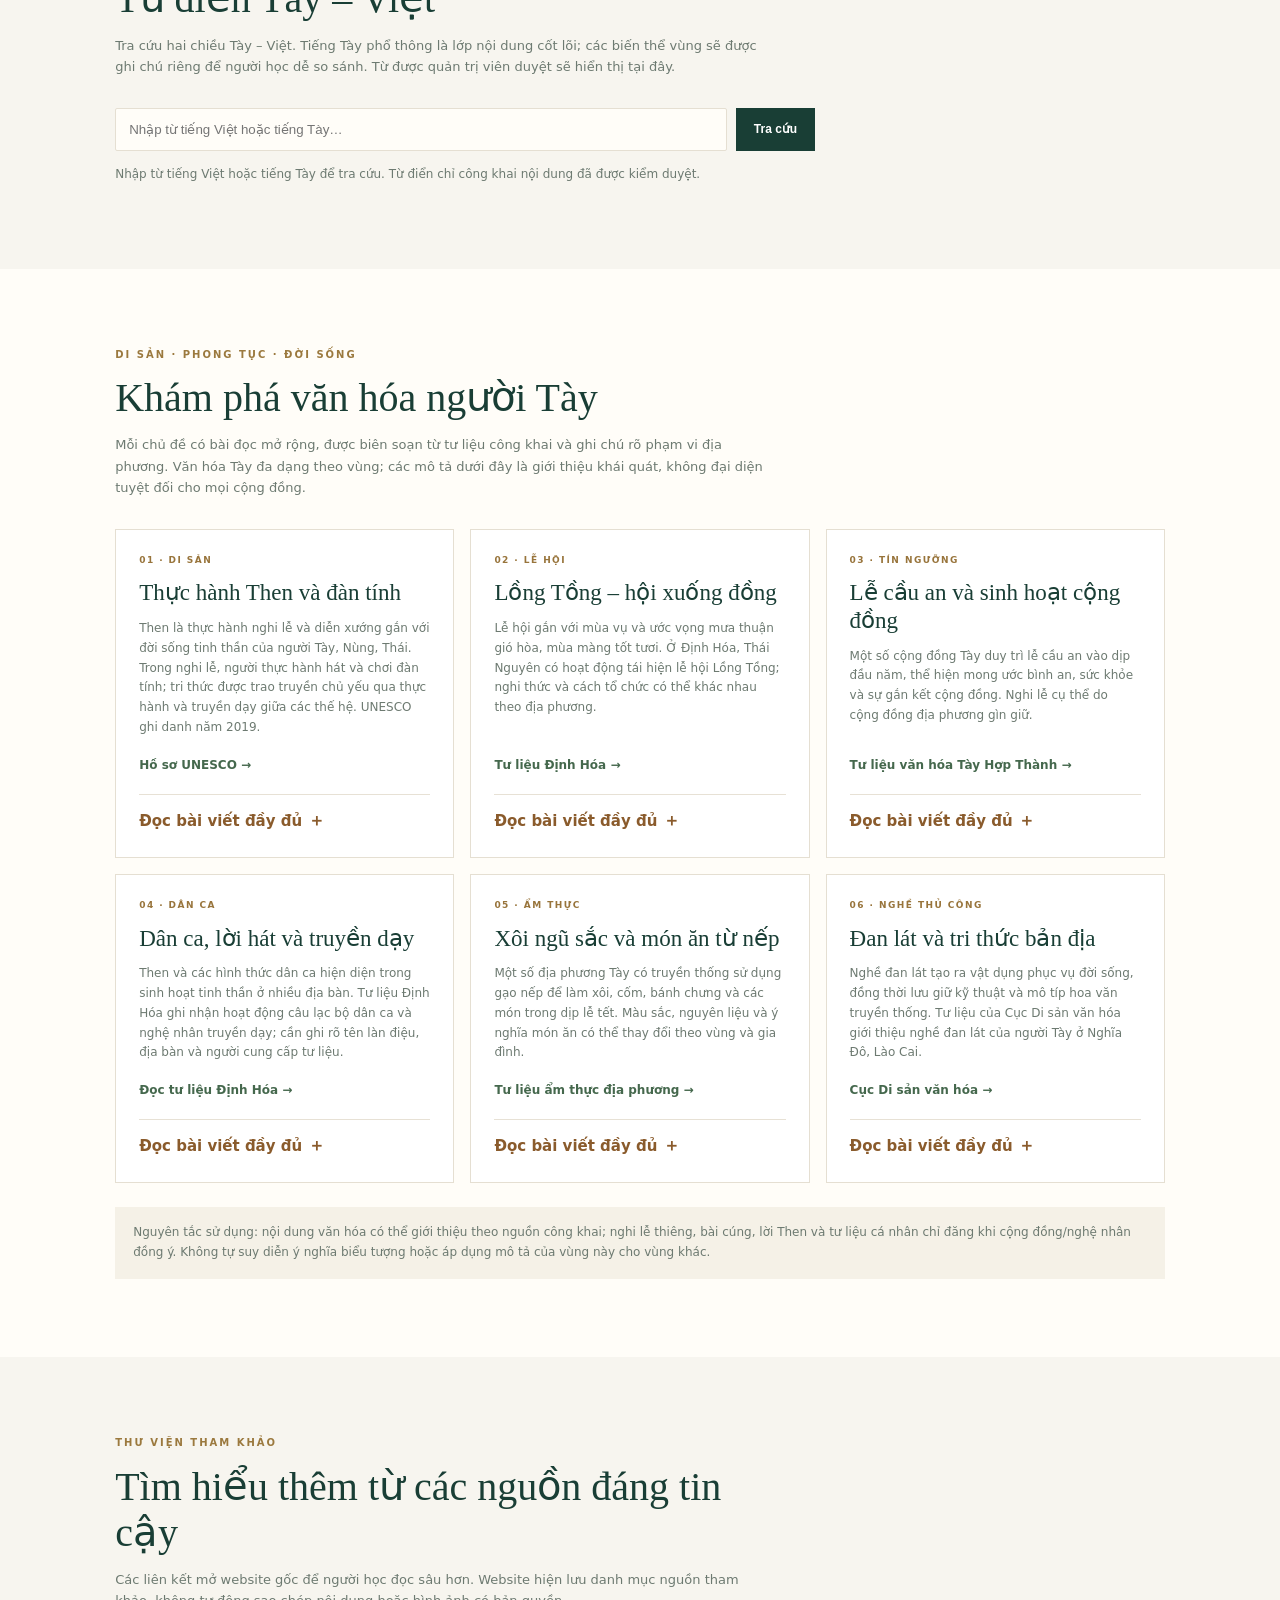
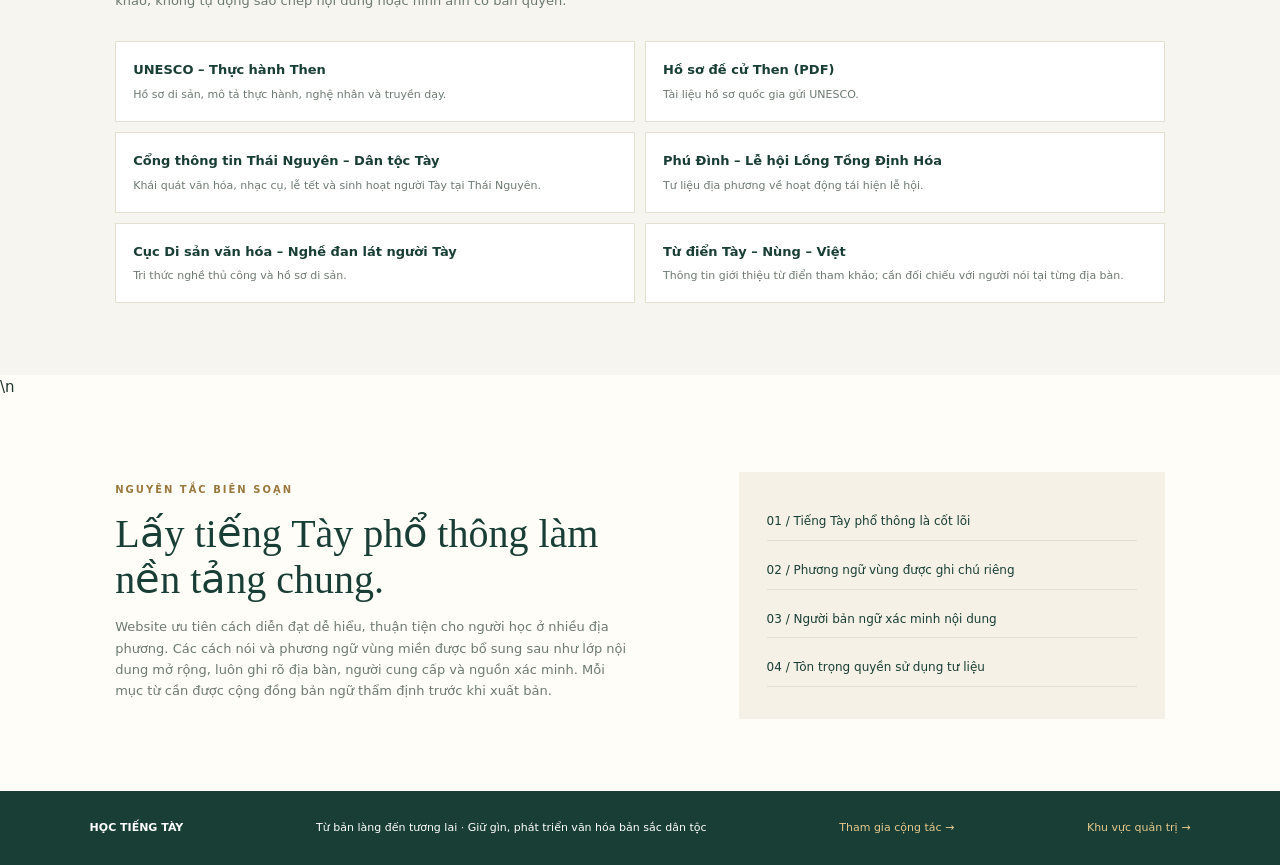
==== commit b4b1e1fc: "Add files via upload" ====
--- a/index.html
+++ b/index.html
@@ -1,14 +1,14 @@
 <!doctype html>
 <html lang="vi"><head>
 <meta charset="utf-8"><meta name="viewport" content="width=device-width,initial-scale=1">
-<title>Học tiếng Tày – Nền tảng học tập</title><link rel="stylesheet" href="styles.css">
+<title>Học tiếng Tày – Từ bản làng đến tương lai</title><link rel="stylesheet" href="styles.css">
 </head><body>
-<header class="top"><a class="logo" href="index.html"><span>T</span><b>HỌC TIẾNG TÀY<small>THÁI NGUYÊN · HỌC TẬP & VĂN HÓA</small></b></a><nav><a href="#courses">Lộ trình</a><a href="#dictionary">Từ điển</a><a href="#culture">Văn hóa Tày</a><a href="#resources">Tư liệu</a><a href="#about">Dự án</a><a href="collaborator.html">Cộng tác viên</a><a class="navbtn" href="admin.html">Quản trị</a></nav></header>
+<header class="top"><a class="logo" href="index.html"><span>T</span><b>HỌC TIẾNG TÀY<small>TIẾNG TÀY PHỔ THÔNG · HỌC TẬP & VĂN HÓA</small></b></a><nav><a href="#courses">Lộ trình</a><a href="#dictionary">Từ điển</a><a href="#culture">Văn hóa Tày</a><a href="#resources">Tư liệu</a><a href="#about">Dự án</a><a href="collaborator.html">Cộng tác viên</a><a class="navbtn" href="admin.html">Quản trị</a></nav></header>
 <main>
-<section class="hero"><div><label>HỌC NGÔN NGỮ · GÌN GIỮ DI SẢN</label><h1>Tiếng Tày,<br><i>từ bản làng đến tương lai.</i></h1><p>Nền tảng học tiếng Tày theo chủ đề, kết hợp bài học, từ điển và giọng đọc do cộng đồng bản ngữ đóng góp.</p><a class="button" href="#courses">Khám phá lộ trình <b>→</b></a><p class="note">Nội dung đang trong giai đoạn biên soạn và thẩm định bản ngữ.</p><a class="text-link" href="collaborator.html">Bạn biết tiếng Tày? Hãy tham gia đóng góp →</a></div><div class="art"><div class="disc"></div><div class="pattern">◇ ✦ ◇<br>✦ ◇ ✦<br>◇ ✦ ◇</div><div class="artlabel">TIẾNG TÀY<br><small>NGÔN NGỮ · CỘNG ĐỒNG</small></div></div></section>
-<section class="wrap metrics"><div><b>03</b><span>Cấp độ học</span></div><div><b>08</b><span>Chủ đề khởi đầu</span></div><div><b>01</b><span>Vùng ngôn ngữ ưu tiên</span></div></section>
+<section class="hero"><div><label>TIẾNG TÀY PHỔ THÔNG · KẾT NỐI CỘNG ĐỒNG</label><h1>Tiếng Tày,<br><i>từ bản làng đến tương lai.</i></h1><p>Nền tảng lấy tiếng Tày phổ thông làm cốt lõi chung, giúp mọi người dễ tiếp cận và sử dụng. Các cách nói, phương ngữ theo từng vùng sẽ được bổ sung thành nội dung mở rộng, có ghi rõ địa bàn và được người bản ngữ xác minh.</p><p class="hero-slogan">Giữ gìn, phát triển văn hóa bản sắc dân tộc.</p><a class="button" href="#courses">Khám phá lộ trình <b>→</b></a><p class="note">Nội dung đang trong giai đoạn biên soạn và thẩm định bản ngữ.</p><a class="text-link" href="collaborator.html">Bạn biết tiếng Tày? Hãy tham gia đóng góp →</a></div><div class="art"><div class="disc"></div><div class="pattern">◇ ✦ ◇<br>✦ ◇ ✦<br>◇ ✦ ◇</div><div class="artlabel">TIẾNG TÀY<br><small>NGÔN NGỮ · CỘNG ĐỒNG</small></div></div></section>
+<section class="wrap metrics"><div><b>03</b><span>Cấp độ học</span></div><div><b>08</b><span>Chủ đề khởi đầu</span></div><div><b>01</b><span>Nền tảng tiếng Tày phổ thông</span></div></section>
 <section class="wrap" id="courses"><div class="heading"><label>LỘ TRÌNH HỌC</label><h2>Đi từng bước, vững từng câu</h2><p>Chương trình được chia thành các cấp độ. Bài học cụ thể sẽ được mở sau khi nội dung tiếng Tày được thẩm định.</p></div><div id="courseGrid" class="grid"></div></section>
-<section class="dictionary" id="dictionary"><div class="wrap"><div class="heading"><label>TRA CỨU</label><h2>Từ điển Tày – Việt</h2><p>Tra cứu hai chiều Tày – Việt. Từ được quản trị viên duyệt trong trang Quản trị sẽ tự hiển thị tại đây trên cùng trình duyệt.</p></div><div class="search"><input id="q" type="search" placeholder="Nhập từ tiếng Việt hoặc tiếng Tày…" aria-label="Tìm trong từ điển"><button class="button" id="search" type="button">Tra cứu</button></div><div id="results" class="results"><p class="muted">Nhập từ tiếng Việt hoặc tiếng Tày để tra cứu.</p></div></div></section>
+<section class="dictionary" id="dictionary"><div class="wrap"><div class="heading"><label>TRA CỨU</label><h2>Từ điển Tày – Việt</h2><p>Tra cứu hai chiều Tày – Việt. Tiếng Tày phổ thông là lớp nội dung cốt lõi; các biến thể vùng sẽ được ghi chú riêng để người học dễ so sánh. Từ được quản trị viên duyệt sẽ hiển thị tại đây.</p></div><div class="search"><input id="q" type="search" placeholder="Nhập từ tiếng Việt hoặc tiếng Tày…" aria-label="Tìm trong từ điển"><button class="button" id="search" type="button">Tra cứu</button></div><div id="results" class="results"><p class="muted">Nhập từ tiếng Việt hoặc tiếng Tày để tra cứu.</p></div></div></section>
 
 <section class="culture wrap" id="culture">
  <div class="heading"><label>DI SẢN · PHONG TỤC · ĐỜI SỐNG</label><h2>Khám phá văn hóa người Tày</h2>
@@ -33,6 +33,6 @@
   <a href="https://giaotrinh.edu.vn/detail/tu-dien-tay-viet" target="_blank" rel="noopener"><b>Từ điển Tày – Nùng – Việt</b><span>Thông tin giới thiệu từ điển tham khảo; cần đối chiếu với người nói tại từng địa bàn.</span></a>
  </div>
 </div></section>
-\n<section class="wrap about" id="about"><div><label>NGUYÊN TẮC BIÊN SOẠN</label><h2>Tiếng nói của cộng đồng là chuẩn mực.</h2><p>Chúng tôi ưu tiên ghi nhận cách nói tại địa phương, lưu biến thể, nguồn xác minh và bản thu âm gốc. Mỗi nội dung có trạng thái biên tập rõ ràng trước khi xuất bản.</p></div><div class="principles"><p>01 / Bản ngữ xác minh</p><p>02 / Ghi rõ địa bàn và biến thể</p><p>03 / Có bản thu âm gốc và sự đồng ý</p><p>04 / Lưu lịch sử chỉnh sửa</p></div></section>
-</main><footer><b>HỌC TIẾNG TÀY</b><span>Dự án giáo dục cộng đồng · 2026</span><a href="collaborator.html">Tham gia cộng tác →</a><a href="admin.html">Khu vực quản trị →</a></footer>
+\n<section class="wrap about" id="about"><div><label>NGUYÊN TẮC BIÊN SOẠN</label><h2>Lấy tiếng Tày phổ thông làm nền tảng chung.</h2><p>Website ưu tiên cách diễn đạt dễ hiểu, thuận tiện cho người học ở nhiều địa phương. Các cách nói và phương ngữ vùng miền được bổ sung sau như lớp nội dung mở rộng, luôn ghi rõ địa bàn, người cung cấp và nguồn xác minh. Mỗi mục từ cần được cộng đồng bản ngữ thẩm định trước khi xuất bản.</p></div><div class="principles"><p>01 / Tiếng Tày phổ thông là cốt lõi</p><p>02 / Phương ngữ vùng được ghi chú riêng</p><p>03 / Người bản ngữ xác minh nội dung</p><p>04 / Tôn trọng quyền sử dụng tư liệu</p></div></section>
+</main><footer><b>HỌC TIẾNG TÀY</b><span>Từ bản làng đến tương lai · Giữ gìn, phát triển văn hóa bản sắc dân tộc</span><a href="collaborator.html">Tham gia cộng tác →</a><a href="admin.html">Khu vực quản trị →</a></footer>
 <script src="config.js"></script><script src="app.js"></script></body></html>
--- a/styles.css
+++ b/styles.css
@@ -29,3 +29,6 @@
 .article-body{padding:12px 0 2px;color:#4f514b;line-height:1.75}
 .article-body h4{font-family:inherit;font-size:1rem;color:#303b31;margin:16px 0 6px}
 .article-body p{margin:0 0 12px}
+
+/* V7: slogan and common-core language direction */
+.hero-slogan{font-weight:750;color:var(--g)!important;border-left:3px solid var(--gold);padding-left:13px;margin-top:12px}
